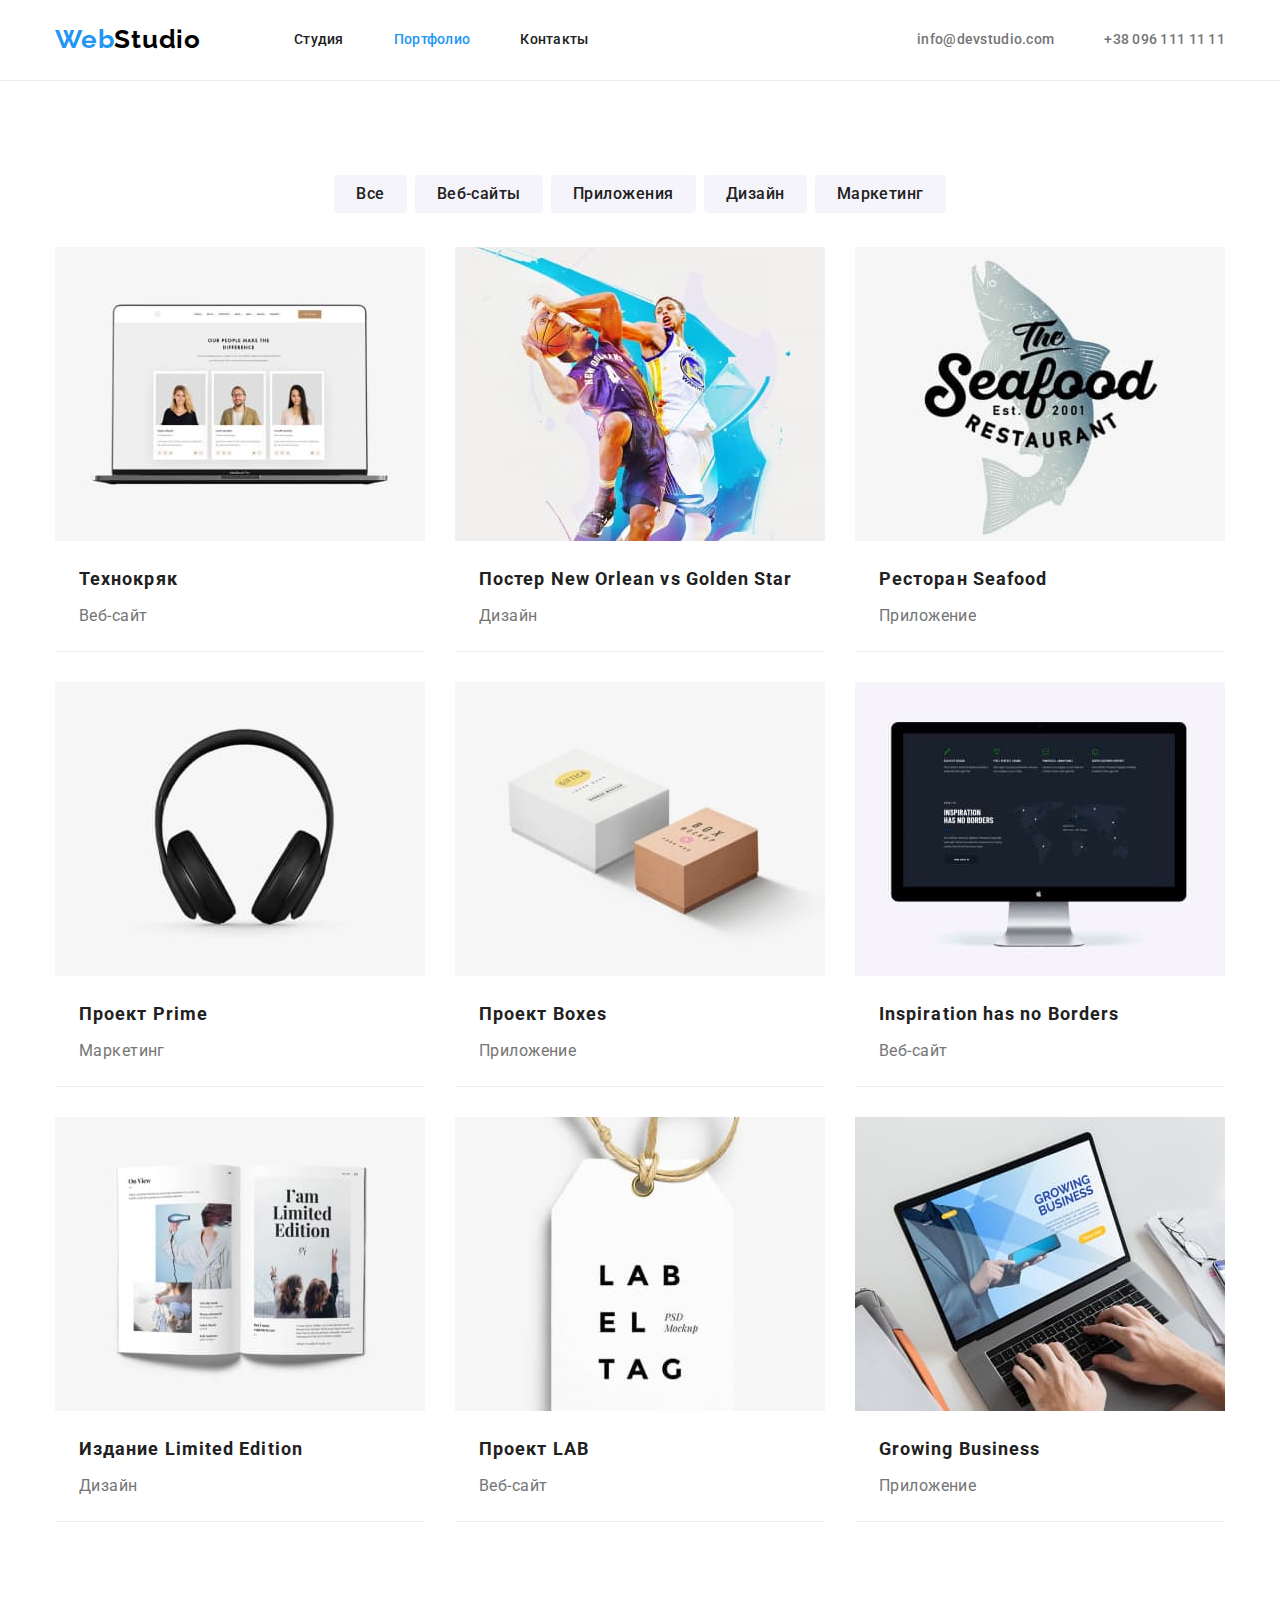
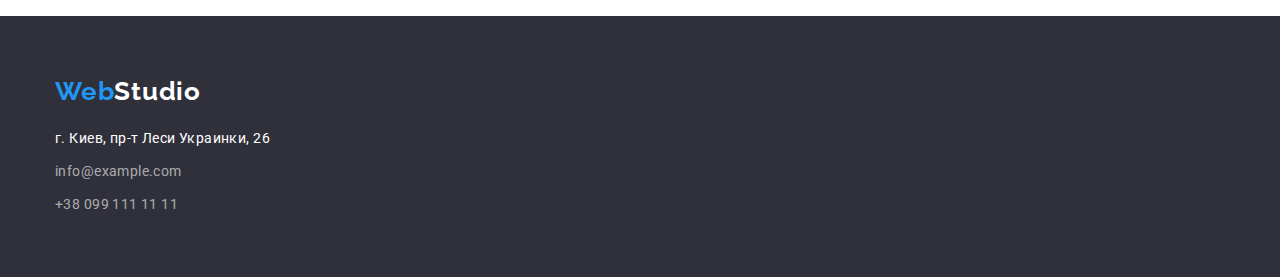
==== portfolio.html @ 63d02f8f "№4" ====
<!DOCTYPE html>
<html lang="en">
<head>
    <meta charset="UTF-8">
    <meta http-equiv="X-UA-Compatible" content="IE=edge">
    <meta name="viewport" content="width=device-width, initial-scale=1.0">
    <title>Портфолио</title>
    <link href="https://fonts.googleapis.com/css2?family=Raleway:wght@700&family=Roboto:wght@400;500;700;900&display=swap"
        rel="stylesheet">
        <link rel="preconnect" href="https://fonts.googleapis.com">
        <link rel="preconnect" href="https://fonts.gstatic.com" crossorigin>
    <link rel="stylesheet" href="https://cdnjs.cloudflare.com/ajax/libs/modern-normalize/1.1.0/modern-normalize.min.css">
    <link rel="stylesheet" href="./css/styles.css">
  
    
</head>
<body>
    <header class="header">
    
                <div class="container">
                    <nav class="header-navigation">
                    <a href="" class="header-logo link"><span>Web</span>Studio</a>
                        <ul class="header-list list">
                            <li class="header-item pointer"><a href="./" class="header-link ">Студия</a></li>
                            <li class="header-item pointer"><a href="./portfolio.html" class="header-link current">Портфолио</a></li>
                            <li class="header-item pointer"><a href="" class="header-link">Контакты</a></li>
                        </ul>
                    </nav>
                        <ul class="header-contacts-list list">
                            <li class="header-mail-li"><a class="header-mail link" href="http://info@devstudio.com">info@devstudio.com</a></li>
                            <li class="header-tel-li"><a class="header-tel link" href="tel:+380961111111">+38 096 111 11 11</a></li>
                        </ul>
                </div>
                
    </header>
    <main>
        <section class="samples">
            <div class="container">
        <h1 hidden>Работы</h1>
        <ul class="services-list list">
            <li><button type="button" class="services-item-btn pointer">Все</button></li>
            <li><button type="button" class="services-item-btn pointer">Веб-сайты</button></li>
            <li><button type="button" class="services-item-btn pointer">Приложения</button></li>
            <li><button type="button" class="services-item-btn pointer">Дизайн</button></li>
            <li><button type="button" class="services-item-btn pointer">Маркетинг</button></li>
        </ul>
        <ul class="examples-list list">
            <li class="examples-item">
                <a href=""><img src="./images/img19.jpg" alt="технокряк" class="examples-icon"></a>
<div class="about-examles">
                <h2 class="examples-title">Технокряк</h2>
                <p class="examples-text">Веб-сайт</p>
            </div>
            </li>
            <li class="examples-item">
                <a href=""><img src="./images/img11.jpg" alt="Постер" class="examples-icon"></a>
<div class="about-examles">
                <h2 class="examples-title">Постер New Orlean vs Golden Star</h2>
                <p class="examples-text">Дизайн</p>
                </div>
            </li>
            <li class="examples-item">
                <a href=""><img src="./images/img12.jpg" alt="Ресторан" class="examples-icon"></a>
<div class="about-examles">
                <h2 class="examples-title">Ресторан Seafood</h2>
                <p class="examples-text">Приложение</p>
                </div>
            </li>
            <li class="examples-item">
                <a href=""><img src="./images/img13.jpg" alt="Проект Prime" class="examples-icon"></a>
<div class="about-examles">
                <h2 class="examples-title">Проект Prime</h2>
                <p class="examples-text">Маркетинг</p>
                </div>
            </li>
            <li class="examples-item">
                <a href=""><img src="./images/img14.jpg" alt="Проект Boxes" class="examples-icon"></a>
<div class="about-examles">
                <h2 class="examples-title">Проект Boxes</h2>
                <p class="examples-text">Приложение</p>
            </div>
            </li>
            <li class="examples-item">
                <a href=""><img src="./images/img15.jpg" alt="Inspiration has no Borders" class="examples-icon"></a>
<div class="about-examles">
                <h2 class="examples-title">Inspiration has no Borders</h2>
                <p class="examples-text">Веб-сайт</p>
            </div>
            </li>
            <li class="examples-item">
                <a href=""><img src="./images/img16.jpg" alt="Издание Limited Edition" class="examples-icon"></a>
<div class="about-examles">
                <h2 class="examples-title">Издание Limited Edition</h2>
                <p class="examples-text">Дизайн</p>
                </div>
            </li>
            <li class="examples-item">
                <a href=""><img src="./images/img17.jpg" alt="Проект LAB" class="examples-icon"></a>
<div class="about-examles">
                <h2 class="examples-title">Проект LAB</h2>
                <p class="examples-text">Веб-сайт</p>
            </div>
            </li>
            <li class="examples-item">
                <a href=""><img src="./images/img18.jpg" alt="Growing Business" class="examples-icon"></a>
<div class="about-examles">
                <h2 class="examples-title">Growing Business</h2>
                <p class="examples-text">Приложение</p>
            </div>
            </li>
        </ul>
        </div>
    </section>
</main>
        <footer class="footer">
    <div class="container">      
    <a href="" class="footer-logo link"><span>Web</span>Studio</a>
    <address>
    <ul class="address list list">
        <li class="footer-item pointer"><a href="" class="footer-add-link link">г. Киев, пр-т Леси Украинки, 26</a></li>
        <li class="footer-item pointer"><a href="mailto:info@example.com" class="footer-link link">info@example.com</a></li>
        <li class="footer-item pointer"><a href="tel:+380991111111" class="footer-link link">+38 099 111 11 11</a></li>
    </ul>
    </address>
    </div>
</footer>
</body>
</html>
---- css/styles.css ----
:root {
    --header-color: #212121;
    --contacts-color: #757575;
    --main-title-color: #FFFFFF;
    --second-title-color: #212121;
    --btn-color: #2196F3;
    --accent-color: #2196F3;
    --main-text-color: #757575;
    --hero-footer-bgc-color: #2F303A;
    --bcg-card-color: #F5F4FA;
    --head-logo-color: #000000;
    --footer-logo-color: #FFFFFF;
}
body {
    font-family: "Roboto", sans-serif;
    font-size: 14px;
    letter-spacing: 0.03em;
    color: var(--main-text-color);
}
    p,
    h1,
    h2,
    h3,
    h4
     {
        margin: 0;
    }
    ul
    {
        padding-left: 0;
        margin: 0;
}
.container {
    width: 1200px;
    padding-left: 15px;
    padding-right: 15px;
    margin: 0 auto;
    /* outline: 1px solid red; */
}
/* ---------------------------HEADER-------------------------- */
header {
    background-color: var(--main-title-color);
    padding-top: 24px;
    padding-bottom: 25px;
    border-bottom: 1px solid #ECECEC;
}
span {
    font-family: 'Raleway';
    font-style: normal;
    font-weight: 700;
    font-size: 26px;
    line-height: 1.19;
    letter-spacing: 0.03em;
    color: var(--accent-color);
}
.header-logo {
    font-family: 'Raleway';
    font-style: normal;
    font-weight: 700;
    font-size: 26px;
    line-height: 1.19;
    letter-spacing: 0.03em;
    color: var(--head-logo-color) }
    .list {
        list-style: none;
        margin-top: 0px;
    }
    .link {
        text-decoration: none;
    }
    .header .container {
        display: flex;
        align-items: center;
    }
    
   .header-navigation {
       display: flex;
       align-items: center; 
   }
    
    .header-list {
        display: flex;
        margin-left: 93px;
    }
    .header-item:not(:last-child){ 
        margin-right: 50px;
    }
    .header-link {
        font-weight: 500;
        font-size: 14px;
        line-height: 1.14;
        letter-spacing: 0.02em;
        text-decoration: none;
        color: var(--header-color);
    }
    .pointer {
        cursor: pointer;
    }
    .header-link:hover,
    .header-link:focus {
        color: var(--accent-color);
    }
    .header-list .header-link.current {
        color: var(--accent-color);
    }
      
    .header-contacts-list{
     display: flex;
    margin-left: auto;
    }
    .header-mail {
        font-weight: 500;
        font-size: 14px;
        line-height: 1.14;
        letter-spacing: 0.02em;
        color: var(--contacts-color);
        /* margin-right: 50px; */
    }
    .header-mail:hover,
    .header-mail:focus {
        color: var(--accent-color);
    }
    .header-tel {
        font-weight: 500;
        font-size: 14px;
        line-height: 1.14;
        letter-spacing: 0.02em;
        color: var(--contacts-color);
        /* margin-right: 0px; */
    }
    .header-mail-li {
        margin-right: 50px;
    }
    .header-tel-li {
        margin-right: 0px;
    }
    .header-tel:hover,
    .header-tel:focus {
        color: var(--accent-color);
    }
    /* ----------------------------------------HERO------------------------------------------- */
    .hero {
     background-color: var(--hero-footer-bgc-color);
     padding-top: 200px;
     padding-bottom: 200px;
     text-align: center;
    }  
    .hero-title {
    font-weight: 900;
    font-size: 44px;
    width: 696px;;
    line-height: 1.36;
    /* text-align: center; */
    letter-spacing: 0.06em;
    text-transform: uppercase;
    color: var(--main-title-color);
    margin: 0 auto;
    margin-bottom: 30px;

    }
    .hero-btn {
    display: inline-block;
    font-family: 'Roboto';
    font-weight: 700;
    font-size: 16px;
    line-height: 1.88;
    /* display: flex; */
    align-items: center;
    text-align: center;
    letter-spacing: 0.06em;
    color: var(--main-title-color);
    background-color: var(--accent-color);
    border: none;
    border-radius: 4px;
    padding: 10px 32px;
    }
    /* ------------------------------------FEATURE----------------------------------- */
  .feature {
    padding-top: 94px;
    padding-bottom: 94px;
  }
  .feature-list {
      display: flex;
  }
    .feature-title {
        font-weight: 700;
        font-size: 14px;
        line-height: 1.14;
        text-transform: uppercase;
        color: var(--second-title-color);
        margin-top: 0px;
        margin-bottom: 10px;
    }
    .feature-item {
        width: 270px;
        margin-right: 30px;
    }
    .feature-item:last-child {
        margin-right: 0px;
    }
    .feature-text {
        line-height: 1.71;
        max-width: 270px;
        margin-top: 0px;
    }
    /* -------------------------------------direction--------------------------------------- */
    .direction {
        padding-bottom: 94px;
    }
    .direction-list {
        display: flex;
    }
    .direction-item {
       
    margin-right: 30px;
    }
    .direction-icon {
    display: block;
    width: 100%;
    height: auto;
    
    }
    .direction-item:last-child {
        margin-right: 0px;
    }
    .direction-title {
        font-weight: 700;
        font-size: 36px;
        line-height: 1.17;
        text-align: center;
        color: var(--second-title-color);
        margin-bottom: 50px;
        margin-top: 0px;
    }
    .team {
        background-color: var(--bcg-card-color);
   padding-top: 94px;
   padding-bottom: 94px;
    }
   .team-list {
    display: flex;
   }
    .team-item {
        margin-right: 30px;
        background: #FFFFFF;
        box-shadow: 0px 1px 3px rgba(0, 0, 0, 0.12),
        0px 1px 1px rgba(0, 0, 0, 0.14),
        0px 2px 1px rgba(0, 0, 0, 0.2);
        border-radius: 0px 0px 4px 4px;
    }
    .team-item:last-child {
        margin-right: 0px;
    }
    .team-title {
        font-weight: 700;
        font-size: 36px;
        line-height: 1.17;
        text-align: center;
        color: var(--second-title-color);
        margin-bottom: 50px;
        margin-top: 0px;
    }
    .team-icon {
        display: block;
        width: 100%;
        height: auto;
       
    }
    .about-team-item {
        padding-top: 30px;
        padding-bottom: 30px;
    }
    .team-item-title {
        font-weight: 500;
        font-size: 16px;
        line-height: 1.19;
        text-align: center;
        color: var(--second-title-color);
        margin-bottom: 10px;
        margin-top: 0px;
    }
    .specialty-text {
        font-size: 16px;
        line-height: 1.19;
        text-align: center;
        margin-top: 0px;
    }
/* ---------------------------------------FOOTER----------------------------------- */
    footer {
    background-color: var(--hero-footer-bgc-color);
    padding-top: 60px;
    padding-bottom: 60px;
    }
    .footer-logo {
        display: inline-block;
        font-family: 'Raleway';
        font-style: normal;
        font-weight: 700;
        font-size: 26px;
        line-height: 1.19;
        letter-spacing: 0.03em;
        color: var(--footer-logo-color);
        margin-bottom: 20px;
    }
    .footer-item {
margin-bottom: 9px;
    }
    .footer-item:last-child {
margin-bottom: 0px;
    }
    .footer-add-link {
        font-style: normal;
        font-weight: 400;
        font-size: 14px;
        line-height: 1.71;
        letter-spacing: 0.03em;
        color: var(--footer-logo-color);
        
    }
    .footer-add-link:hover,
    .footer-add-link:focus {
        color: var(--accent-color);
    }
    .footer-link {
        font-style: normal;
        font-size: 14px;
        line-height: 1.71;
        letter-spacing: 0.03em;
        color: rgba(255, 255, 255, 0.6);
        
    }
    .footer-link:hover,
    .footer-link:focus {
        color: var(--accent-color);
    }
    /* --------------------------------------------samples------------------------------------------ */
    .samples {
        padding-top: 94px;
        padding-bottom: 94px;
    }
    .services-list {
        display: flex;
        justify-content: center;
    }
    .services-list >li {
        margin-right: 8px;
    }
    .services-list>li:last-child {
        margin-right: 0px;
    }
    .services-item-btn {
        
        font-family: 'Roboto';
        font-weight: 500;
        font-size: 16px;
        line-height: 1.62;
        text-align: center;
        letter-spacing: 0.03em;
        color: var(--header-color);
        background-color: var(--bcg-card-color) ;
        border: none;
        border-radius: 4px;
        padding: 6px 22px;
    }
    .services-item-btn:hover,
    .services-item-btn:focus{
         color: var(--main-title-color);
         background-color: var(--accent-color);
    }
    .services-list {
        margin-bottom: 34px;
    }
    .examples-title {
        font-weight: 700;
        font-size: 18px;
        line-height: 2;
        letter-spacing: 0.06em;
        color: var(--second-title-color);
        margin-bottom: 4px;

    }
    .examples-text {
        font-size: 16px;
        line-height: 1.88;
        color: var(--main-text-color);
       
    }
    .about-examles {
        padding: 20px 24px;
        /* padding-bottom: 20px; */
       
    }
    .examples-list {
        display: flex;
        flex-wrap: wrap;
        
    }
    .examples-item {
        
        margin-right: 30px;
        margin-bottom: 30px;
        border-bottom: 1px solid #EEEEEE;
    }
    .examples-icon {
        display: block;
        width: 100%;
        height: auto;
    }
    .examples-item:nth-child(3n) {
        margin-right: 0px;
    }
    .examples-item:nth-last-child(-n+3) {
        margin-bottom: 0px;
    }
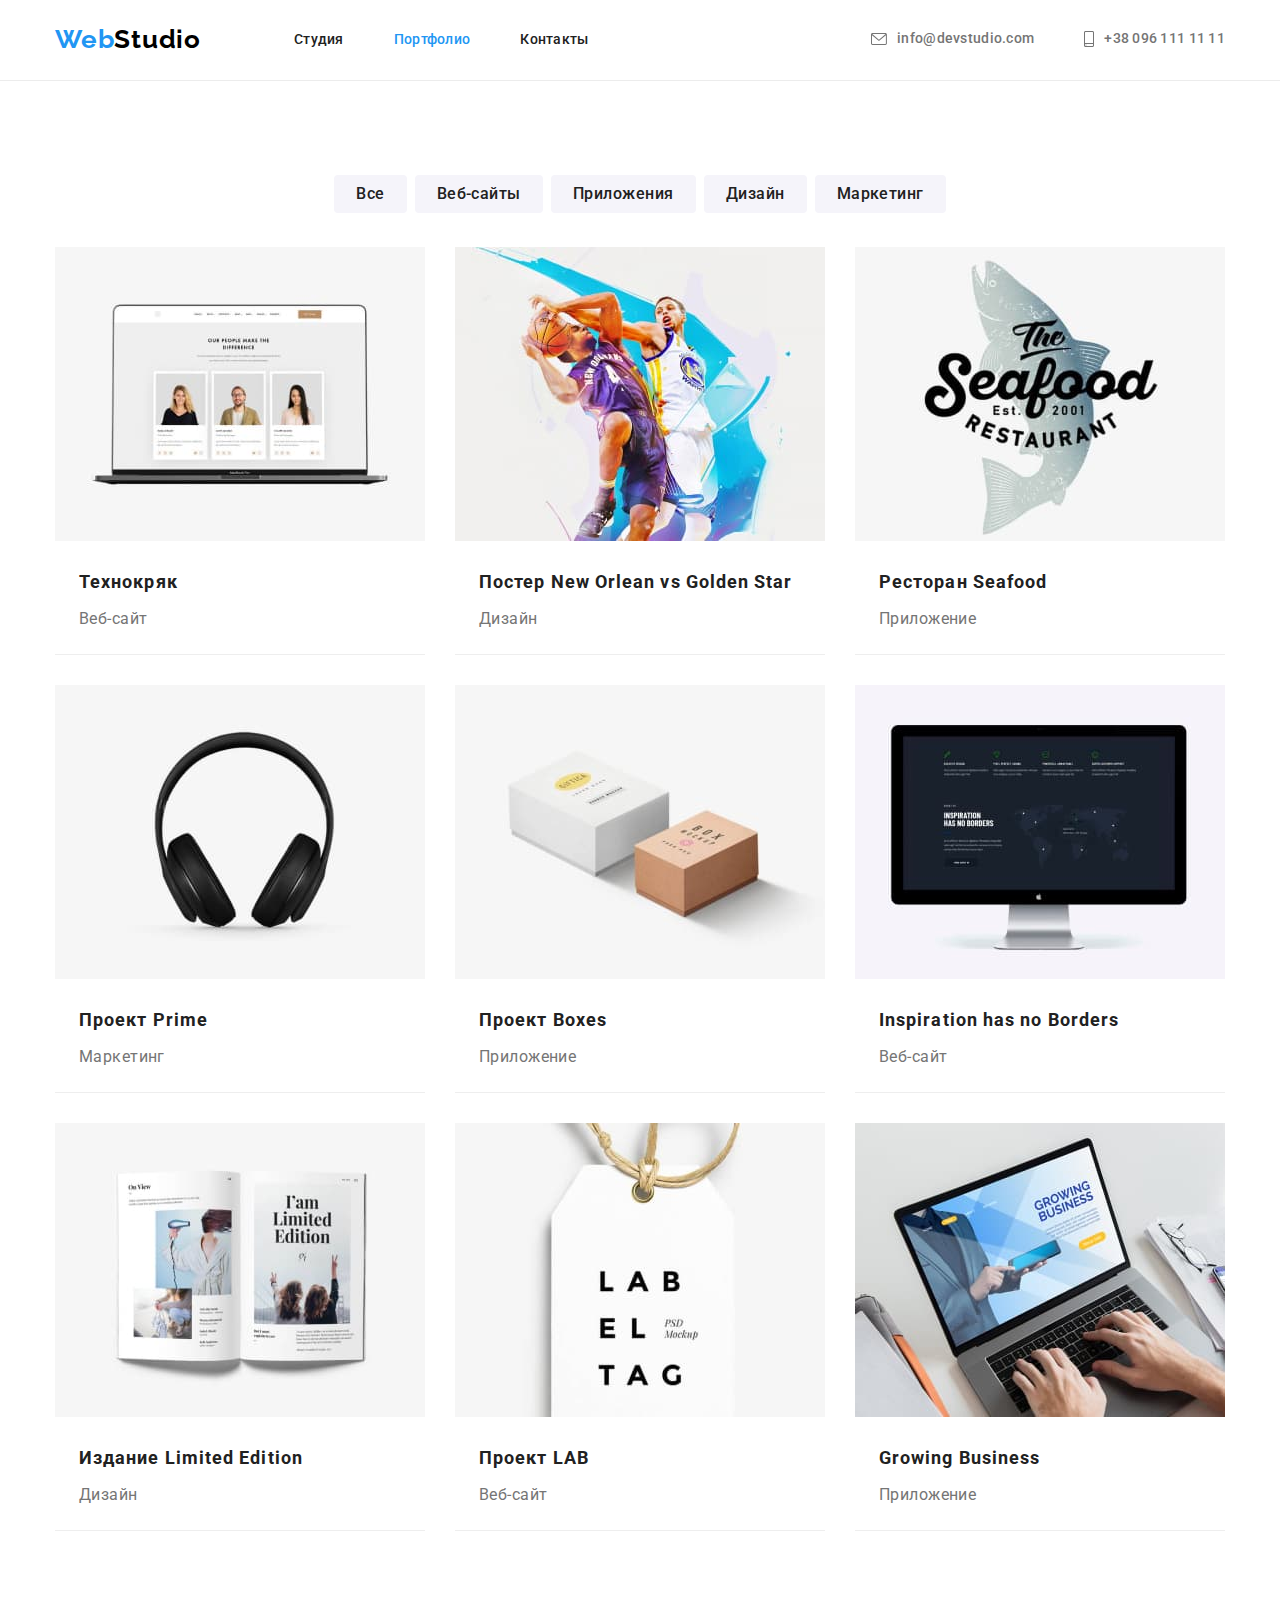
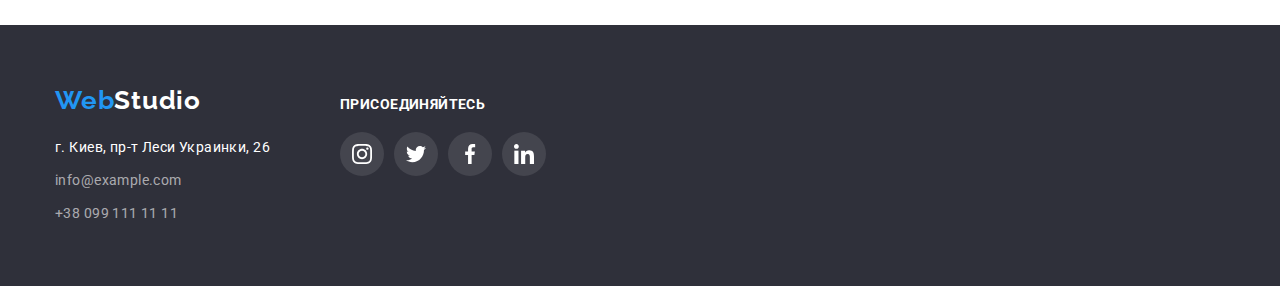
==== commit 39060a58: "5" ====
--- a/portfolio.html
+++ b/portfolio.html
@@ -16,23 +16,37 @@
 </head>
 <body>
     <header class="header">
+        <div class="container">
+            <nav class="header-navigation">
+                <a href="" class="header-logo link"><span>Web</span>Studio</a>
+                <ul class="header-list list">
+                    <li class="header-item pointer"><a href="./" class="header-link ">Студия</a></li>
+                    <li class="header-item pointer"><a href="./portfolio.html" class="header-link current">Портфолио</a></li>
+                    <li class="header-item pointer"><a href="" class="header-link">Контакты</a></li>
+                </ul>
+            </nav>
+            <ul class="header-contacts-list list">
+                <li class="header-mail-li">
+                    <a class="header-mail link" href="http://info@devstudio.com">
+                        <svg class="mail-icon" width="16" height="12">
+                            <use href="./images/symbol-defs.svg#icon-envelope"></use>
+                        </svg>
+                        info@devstudio.com
+                    </a>
+                </li>
+                <li class="header-tel-li">
+                    <a class="header-tel link" href="tel:+380961111111">
+                        <svg class="phone-icon" width="10" height="16">
+                            <use href="./images/symbol-defs.svg#icon-smartphone"></use>
+                        </svg>
+                        +38 096 111 11 11</a>
+                </li>
+            </ul>
+        </div>
     
-                <div class="container">
-                    <nav class="header-navigation">
-                    <a href="" class="header-logo link"><span>Web</span>Studio</a>
-                        <ul class="header-list list">
-                            <li class="header-item pointer"><a href="./" class="header-link ">Студия</a></li>
-                            <li class="header-item pointer"><a href="./portfolio.html" class="header-link current">Портфолио</a></li>
-                            <li class="header-item pointer"><a href="" class="header-link">Контакты</a></li>
-                        </ul>
-                    </nav>
-                        <ul class="header-contacts-list list">
-                            <li class="header-mail-li"><a class="header-mail link" href="http://info@devstudio.com">info@devstudio.com</a></li>
-                            <li class="header-tel-li"><a class="header-tel link" href="tel:+380961111111">+38 096 111 11 11</a></li>
-                        </ul>
-                </div>
-                
     </header>
+
+    
     <main>
         <section class="samples">
             <div class="container">
@@ -46,83 +60,117 @@
         </ul>
         <ul class="examples-list list">
             <li class="examples-item">
-                <a href=""><img src="./images/img19.jpg" alt="технокряк" class="examples-icon"></a>
+                <a href=""class="examples-icon link"><img src="./images/img19.jpg" alt="технокряк">
 <div class="about-examles">
                 <h2 class="examples-title">Технокряк</h2>
                 <p class="examples-text">Веб-сайт</p>
-            </div>
+            </div></a>
             </li>
             <li class="examples-item">
-                <a href=""><img src="./images/img11.jpg" alt="Постер" class="examples-icon"></a>
+                <a href="" class="examples-icon link"><img src="./images/img11.jpg" alt="Постер">
 <div class="about-examles">
                 <h2 class="examples-title">Постер New Orlean vs Golden Star</h2>
                 <p class="examples-text">Дизайн</p>
-                </div>
+                </div></a>
             </li>
             <li class="examples-item">
-                <a href=""><img src="./images/img12.jpg" alt="Ресторан" class="examples-icon"></a>
+                <a href="" class="examples-icon link"><img src="./images/img12.jpg" alt="Ресторан">
 <div class="about-examles">
                 <h2 class="examples-title">Ресторан Seafood</h2>
                 <p class="examples-text">Приложение</p>
-                </div>
+                </div></a>
             </li>
             <li class="examples-item">
-                <a href=""><img src="./images/img13.jpg" alt="Проект Prime" class="examples-icon"></a>
+                <a href="" class="examples-icon link"><img src="./images/img13.jpg" alt="Проект Prime">
 <div class="about-examles">
                 <h2 class="examples-title">Проект Prime</h2>
                 <p class="examples-text">Маркетинг</p>
-                </div>
+                </div></a>
             </li>
             <li class="examples-item">
-                <a href=""><img src="./images/img14.jpg" alt="Проект Boxes" class="examples-icon"></a>
+                <a href="" class="examples-icon link"><img src="./images/img14.jpg" alt="Проект Boxes">
 <div class="about-examles">
                 <h2 class="examples-title">Проект Boxes</h2>
                 <p class="examples-text">Приложение</p>
-            </div>
+            </div></a>
             </li>
             <li class="examples-item">
-                <a href=""><img src="./images/img15.jpg" alt="Inspiration has no Borders" class="examples-icon"></a>
+                <a href="" class="examples-icon link"><img src="./images/img15.jpg" alt="Inspiration has no Borders">
 <div class="about-examles">
                 <h2 class="examples-title">Inspiration has no Borders</h2>
                 <p class="examples-text">Веб-сайт</p>
-            </div>
+            </div></a>
             </li>
             <li class="examples-item">
-                <a href=""><img src="./images/img16.jpg" alt="Издание Limited Edition" class="examples-icon"></a>
+                <a href="" class="examples-icon link"><img src="./images/img16.jpg" alt="Издание Limited Edition">
 <div class="about-examles">
                 <h2 class="examples-title">Издание Limited Edition</h2>
                 <p class="examples-text">Дизайн</p>
-                </div>
+                </div></a>
             </li>
             <li class="examples-item">
-                <a href=""><img src="./images/img17.jpg" alt="Проект LAB" class="examples-icon"></a>
+                <a href="" class="examples-icon link"><img src="./images/img17.jpg" alt="Проект LAB">
 <div class="about-examles">
                 <h2 class="examples-title">Проект LAB</h2>
                 <p class="examples-text">Веб-сайт</p>
-            </div>
+            </div></a>
             </li>
             <li class="examples-item">
-                <a href=""><img src="./images/img18.jpg" alt="Growing Business" class="examples-icon"></a>
+                <a href="" class="examples-icon link"><img src="./images/img18.jpg" alt="Growing Business">
 <div class="about-examles">
                 <h2 class="examples-title">Growing Business</h2>
                 <p class="examples-text">Приложение</p>
-            </div>
+            </div></a>
             </li>
         </ul>
         </div>
     </section>
 </main>
-        <footer class="footer">
-    <div class="container">      
-    <a href="" class="footer-logo link"><span>Web</span>Studio</a>
-    <address>
-    <ul class="address list list">
-        <li class="footer-item pointer"><a href="" class="footer-add-link link">г. Киев, пр-т Леси Украинки, 26</a></li>
-        <li class="footer-item pointer"><a href="mailto:info@example.com" class="footer-link link">info@example.com</a></li>
-        <li class="footer-item pointer"><a href="tel:+380991111111" class="footer-link link">+38 099 111 11 11</a></li>
-    </ul>
-    </address>
+<footer class="footer">
+
+    <div class="container">
+        <div class="footer-content">
+            <div class="footer-contact">
+                <a href="" class="footer-logo link"><span>Web</span>Studio</a>
+                <address>
+                    <ul class="address list list">
+                        <li class="footer-item pointer"><a href="" class="footer-add-link link">г. Киев, пр-т Леси
+                                Украинки, 26</a></li>
+                        <li class="footer-item pointer"><a href="mailto:info@example.com"
+                                class="footer-link link">info@example.com</a></li>
+                        <li class="footer-item pointer"><a href="tel:+380991111111" class="footer-link link">+38 099 111
+                                11 11</a></li>
+                    </ul>
+                </address>
+            </div>
+            <div class="follow">
+                <h2 class="follow-title">присоединяйтесь</h2>
+                <ul class="follow-list list">
+                    <li class="follow-item"><a href="" class="follow-link">
+                            <svg class="follow-icon" width="20" height="20">
+                                <use href="./images/symbol-defs.svg#icon-instagram-2"></use>
+                            </svg>
+                        </a></li>
+                    <li class="follow-item"><a href="" class="follow-link">
+                            <svg class="follow-icon" width="20" height="20">
+                                <use href="./images/symbol-defs.svg#icon-twitter-1"></use>
+                            </svg>
+                        </a></li>
+                    <li class="follow-item"><a href="" class="follow-link">
+                            <svg class="follow-icon" width="20" height="20">
+                                <use href="./images/symbol-defs.svg#icon-facebook-1"></use>
+                            </svg>
+                        </a></li>
+                    <li class="follow-item"><a href="" class="follow-link">
+                            <svg class="follow-icon" width="20" height="20">
+                                <use href="./images/symbol-defs.svg#icon-linkedin-1"></use>
+                            </svg>
+                        </a></li>
+                </ul>
+            </div>
+        </div>
     </div>
 </footer>
+      
 </body>
 </html>--- a/css/styles.css
+++ b/css/styles.css
@@ -31,6 +31,7 @@
         margin: 0;
 }
 .container {
+    
     width: 1200px;
     padding-left: 15px;
     padding-right: 15px;
@@ -107,8 +108,16 @@
     .header-contacts-list{
      display: flex;
     margin-left: auto;
-    }
+    justify-content: center;
+    }
+    .header-mail-link {
+        display: flex;
+    }
+  
+    
+
     .header-mail {
+        display: flex;
         font-weight: 500;
         font-size: 14px;
         line-height: 1.14;
@@ -116,11 +125,17 @@
         color: var(--contacts-color);
         /* margin-right: 50px; */
     }
+    .mail-icon {
+        margin-right: 10px;
+        fill: currentColor;
+        align-self: center;
+    }
     .header-mail:hover,
     .header-mail:focus {
         color: var(--accent-color);
     }
     .header-tel {
+        display: flex;
         font-weight: 500;
         font-size: 14px;
         line-height: 1.14;
@@ -128,6 +143,11 @@
         color: var(--contacts-color);
         /* margin-right: 0px; */
     }
+    .phone-icon {
+        margin-right: 10px;
+        fill: currentColor;
+        align-self: center;
+    }
     .header-mail-li {
         margin-right: 50px;
     }
@@ -138,13 +158,25 @@
     .header-tel:focus {
         color: var(--accent-color);
     }
+    .header-mail-link {
+        
+    }
     /* ----------------------------------------HERO------------------------------------------- */
     .hero {
-     background-color: var(--hero-footer-bgc-color);
-     padding-top: 200px;
-     padding-bottom: 200px;
      text-align: center;
     }  
+    .hero-content {
+        background-color: var(--hero-footer-bgc-color);
+        padding-top: 200px;
+        padding-bottom: 200px;
+        max-width: 1600px;
+        height: 600px;
+        margin-left: auto;
+        margin-right: auto;
+        background-image: linear-gradient(rgba(47, 48, 58, 0.4),
+                rgba(47, 48, 58, 0.4)),
+            url(../images/hero-img.jpg);
+    }
     .hero-title {
     font-weight: 900;
     font-size: 44px;
@@ -192,8 +224,34 @@
         margin-bottom: 10px;
     }
     .feature-item {
+       display: block;
         width: 270px;
         margin-right: 30px;
+    }
+    .feature-item::before {
+        content: '';
+        display: block;
+        width: 270px;
+        height: 120px;
+        margin-bottom: 30px;
+        background-color: #F5F4FA;
+        background-repeat: no-repeat;
+        background-position: center;
+    }
+    .antenna::before {
+        background-image: url('../images/features/antenna.svg');
+    }
+    
+    .clock::before {
+        background-image: url('../images/features/clock.svg');
+    }
+    
+    .vector::before {
+        background-image: url('../images/features/diagram.svg');
+    }
+    
+    .austronaut::before {
+        background-image: url('../images/features/astronaut.svg');
     }
     .feature-item:last-child {
         margin-right: 0px;
@@ -260,6 +318,8 @@
         margin-bottom: 50px;
         margin-top: 0px;
     }
+    .team-soc-item 
+     
     .team-icon {
         display: block;
         width: 100%;
@@ -268,7 +328,8 @@
     }
     .about-team-item {
         padding-top: 30px;
-        padding-bottom: 30px;
+        /* padding-bottom: 30px; */
+        margin-bottom: 16px;
     }
     .team-item-title {
         font-weight: 500;
@@ -285,12 +346,86 @@
         text-align: center;
         margin-top: 0px;
     }
+    .team-soc-list {
+        display: flex;
+        justify-content: center;
+        padding-bottom: 30px;
+    }
+    .team-soc-link {
+        width: 44px;
+        height: 44px;
+        background-color: #FFFFFF;
+        border-radius: 50%;
+        display: flex;
+        justify-content: center;
+        align-items: center;
+        fill: #AFB1B8;
+    }
+    /* .team-soc-icon {
+        fill: #AFB1B8;
+    } */
+    .team-soc-link:hover,
+    .team-soc-link:focus {
+        background-color: #2196F3;
+        fill: #FFFFFF;
+    }
+    .team-soc-item + .team-soc-item {
+        margin-left: 10px;
+    }
+    /* ------------------------------------------CLIENTS------------------------------------ */
+    .clients {
+        padding-top: 94px;
+        padding-bottom: 94px;
+    }
+    .clients-title {
+        font-weight: 700;
+        font-size: 36px;
+        line-height: 1.17;
+        text-align: center;
+        color: var(--second-title-color);
+        margin-bottom: 50px;
+        margin-top: 0px;
+    }
+    .clients-list {
+        display: flex;
+        justify-content: center;
+        
+    }
+.clients-item + .clients-item {
+    margin-left: 30px;
+}
+    .clients-link {
+        display: flex;
+        width: 170px;
+        height: 92px;
+        /* background-color: #2196F3; */
+        border: 1px solid #AFB1B8;
+        border-radius: 4px;
+        justify-content: center;
+        align-items: center;
+        fill: #AFB1B8;
+        
+    }
+    .clients-link:hover,
+    .clients-link:focus {
+        fill: #2196F3;
+        border: 1px solid #2196F3;
+    }
+    /* .mail-icon  */
 /* ---------------------------------------FOOTER----------------------------------- */
-    footer {
-    background-color: var(--hero-footer-bgc-color);
-    padding-top: 60px;
-    padding-bottom: 60px;
-    }
+ 
+.footer {
+        max-width: 1600px;
+        background-color: var(--hero-footer-bgc-color);
+        
+        padding-top: 60px;
+        padding-bottom: 60px;
+        margin-left: auto;
+        margin-right: auto;
+        /* display: flex; */
+        align-items: center;
+    }
+ 
     .footer-logo {
         display: inline-block;
         font-family: 'Raleway';
@@ -333,6 +468,55 @@
     .footer-link:focus {
         color: var(--accent-color);
     }
+    .follow-title {
+    font-family: 'Roboto';
+    font-style: normal;
+    font-weight: 700;
+    font-size: 14px;
+    line-height: 16px;
+    letter-spacing: 0.03em;
+    color: #FFFFFF;
+    text-transform: uppercase;
+    margin-bottom: 20px;
+    }
+    .footer-content {
+        display: flex;
+        align-items: baseline;
+    }
+    .follow {
+        display: block;
+        margin-left: 70px;
+    }
+   
+    .follow-list {
+        display: flex;
+        justify-content: center;
+    }
+    .follow-link{
+        width: 44px;
+        height: 44px;
+        background: rgba(255, 255, 255, 0.1);
+        border-radius: 50%;
+        display: flex;
+        justify-content: center;
+        align-items: center;
+        fill: #FFFFFF;
+    } 
+    .follow-link:hover,
+    .follow-link:focus {
+        background-color: #2196F3;
+        
+    }
+    /* .follow-item {
+
+    } */
+    .follow-item:not(:last-child) {
+        margin-right: 10px;
+    }
+    /* .follow-icon {
+        
+    } */
+    
     /* --------------------------------------------samples------------------------------------------ */
     .samples {
         padding-top: 94px;
@@ -366,6 +550,10 @@
     .services-item-btn:focus{
          color: var(--main-title-color);
          background-color: var(--accent-color);
+        box-shadow: 0px 3px 1px rgba(0, 0, 0, 0.1),
+        0px 1px 2px rgba(0, 0, 0, 0.08),
+        0px 2px 2px rgba(0, 0, 0, 0.12);
+        border-radius: 4px;
     }
     .services-list {
         margin-bottom: 34px;
@@ -405,6 +593,12 @@
         display: block;
         width: 100%;
         height: auto;
+        
+    }
+    .examples-icon:hover {
+    box-shadow: 0px 1px 1px rgba(0, 0, 0, 0.12),
+    0px 4px 4px rgba(0, 0, 0, 0.06),
+    1px 4px 6px rgba(0, 0, 0, 0.16);
     }
     .examples-item:nth-child(3n) {
         margin-right: 0px;
